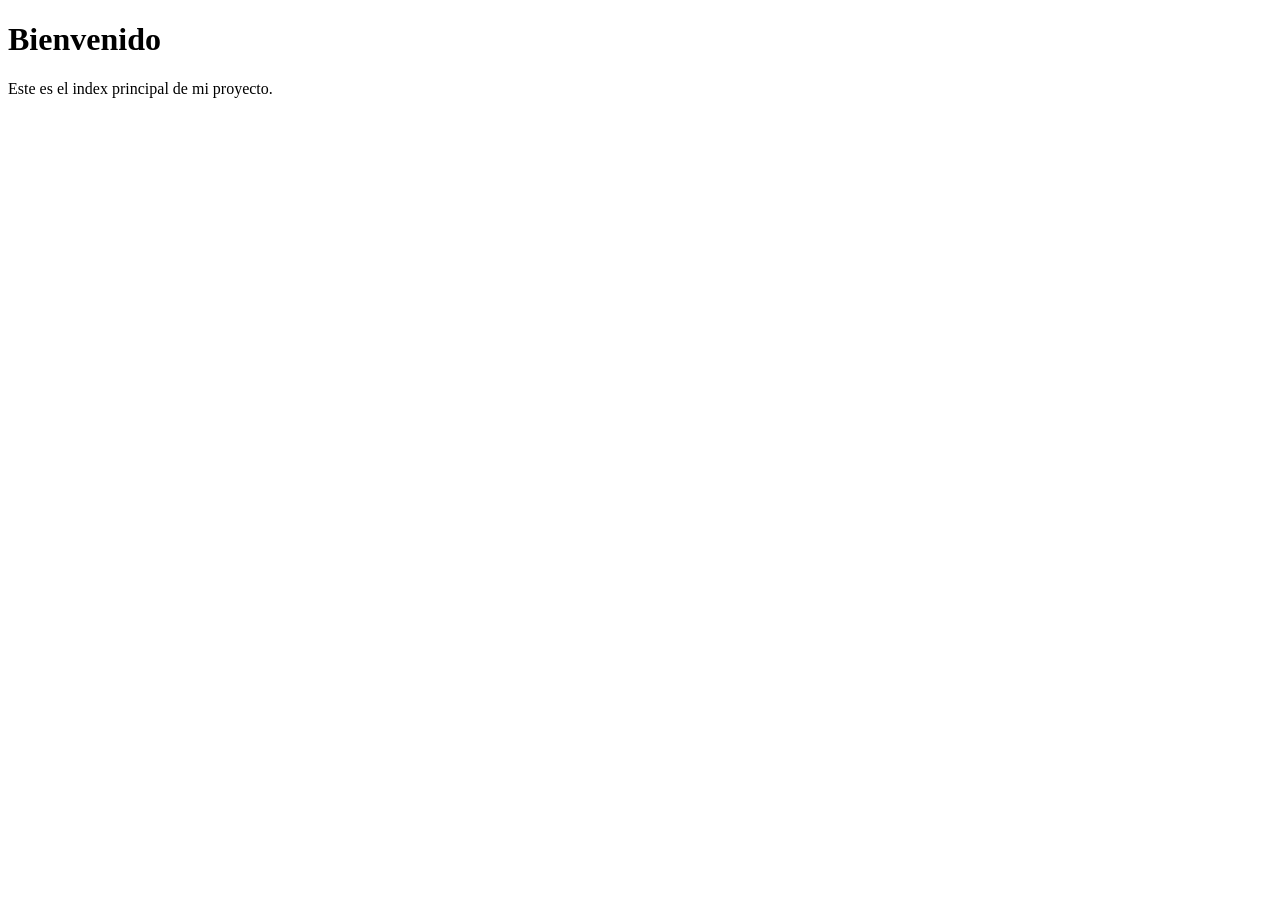
==== index.html @ 134fe9cb "Actualiza index" ====
<!DOCTYPE html>
<html lang="es">
<head>
    <meta charset="UTF-8">
    <meta name="viewport" content="width=device-width, initial-scale=1.0">
    <title>Inicio</title>
</head>
<body>

    <h1>Bienvenido</h1>
    <p>Este es el index principal de mi proyecto.</p>

</body>
</html>
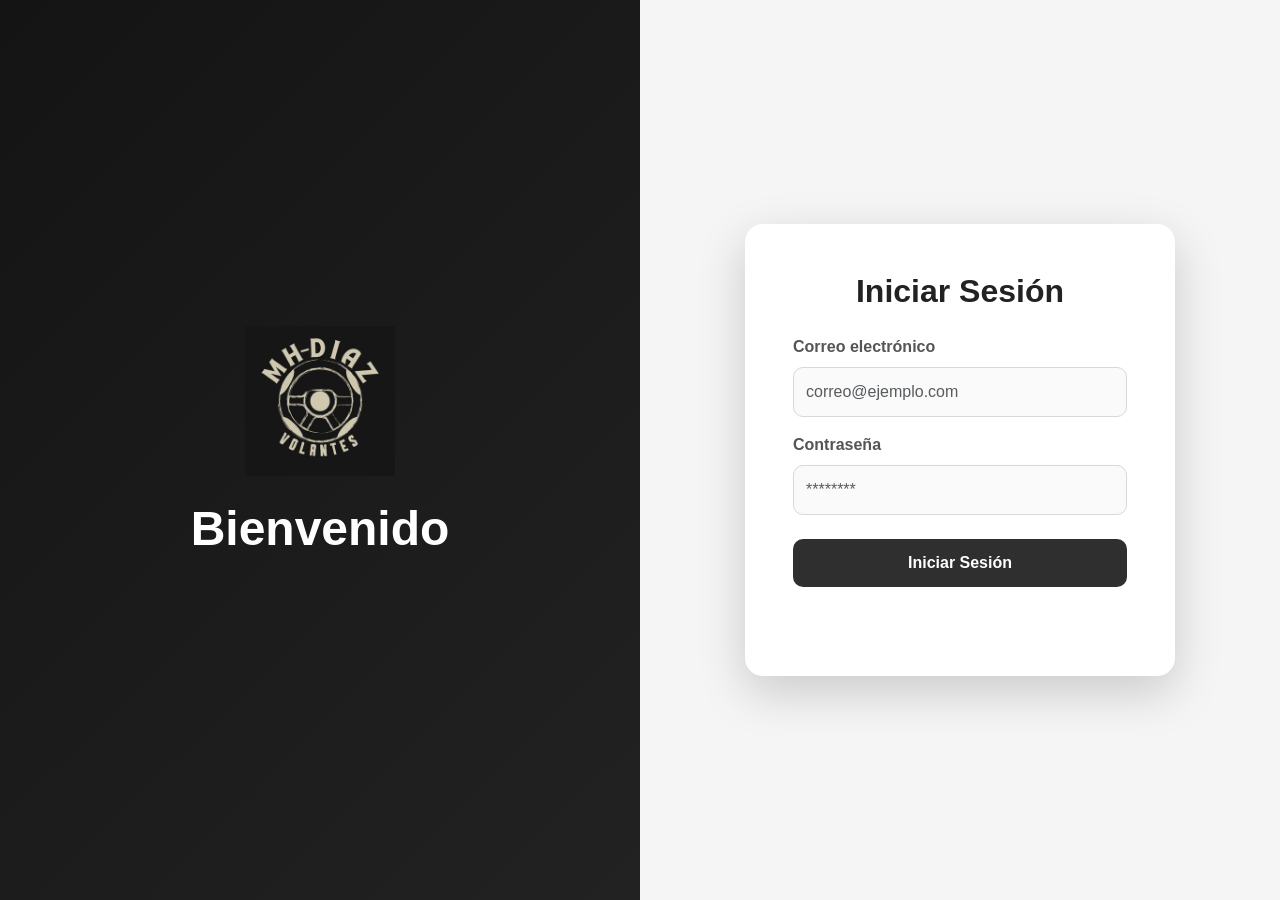
==== commit edb73d1b: "Actualiza index" ====
--- a/index.html
+++ b/index.html
@@ -4,11 +4,28 @@
     <meta charset="UTF-8">
     <meta name="viewport" content="width=device-width, initial-scale=1.0">
     <title>Inicio</title>
+
+    <script>
+        const usuario = localStorage.getItem("usuario");
+
+        if (!usuario) {
+            window.location.href = "login.html";
+        }
+    </script>
+
 </head>
+
 <body>
 
-    <h1>Bienvenido</h1>
-    <p>Este es el index principal de mi proyecto.</p>
+    <h1>Bienvenido al sistema</h1>
+
+    <p id="bienvenida"></p>
+
+    <script>
+        const nombre = localStorage.getItem("usuario");
+        document.getElementById("bienvenida").textContent =
+            "Hola, " + nombre;
+    </script>
 
 </body>
 </html>
